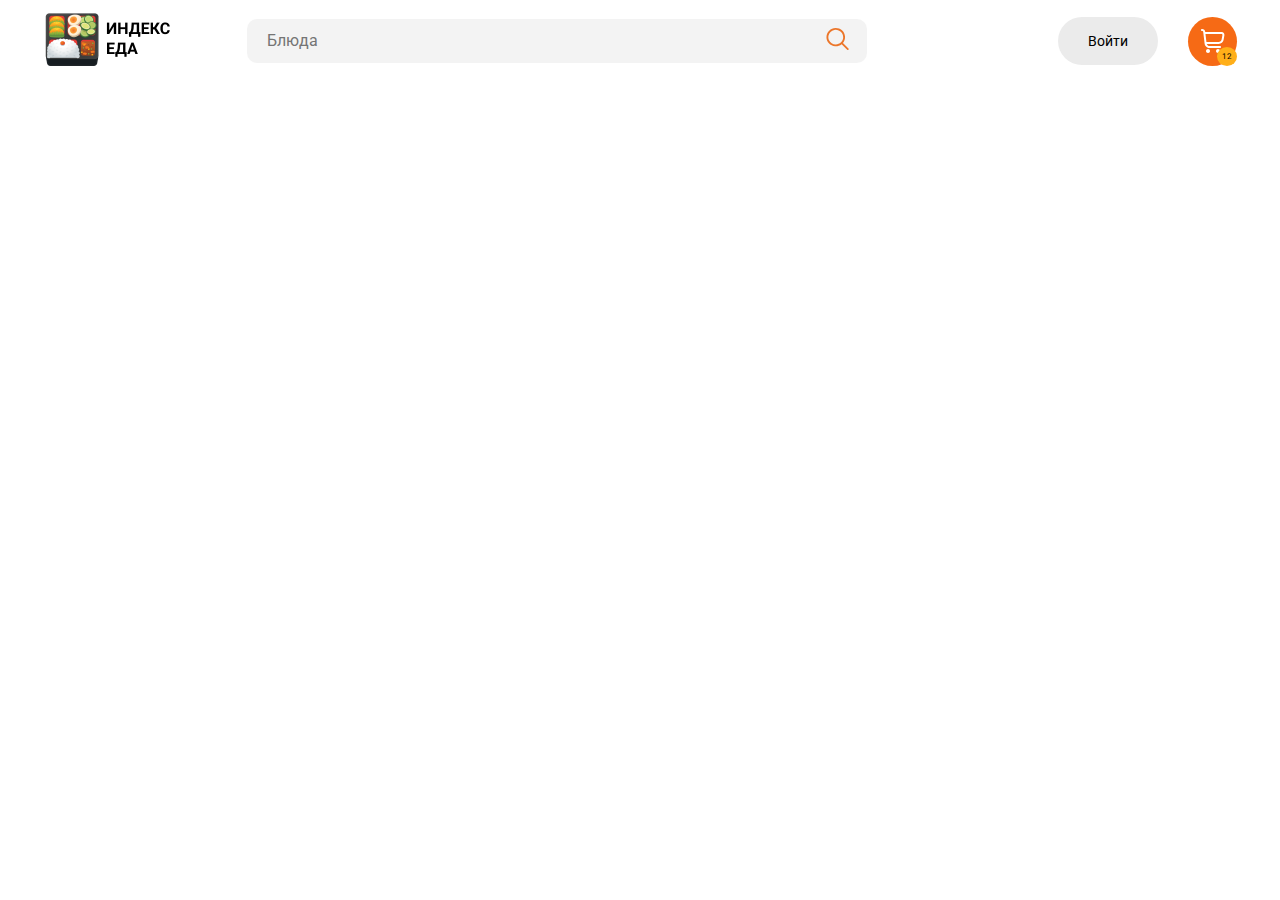
==== index.html @ 13bd7e4f "Add files via upload" ====
<!DOCTYPE html>
<html lang="ru">
<head>
	<meta charset="UTF-8">
	<meta http-equiv="X-UA-Compatible" content="IE=edge">
	<meta name="viewport" content="width=device-width, initial-scale=1.0">
	<title>Индекс еда</title>
	<link rel="preconnect" href="https://fonts.googleapis.com">
	<link rel="preconnect" href="https://fonts.gstatic.com" crossorigin>
	<link href="https://fonts.googleapis.com/css2?family=Roboto:wght@400;500;700&display=swap" rel="stylesheet"> 
	<link rel="stylesheet" href="css/normalize.css">
	<link rel="stylesheet" href="css/style.css">
</head>
<body>
	<header class="header container">
		<a href="/" class="logo">
		<img width="128" src="/img/logo.png" alt="Лого: Индекс еда" class="logo-image">
		</a>
		<form action="#" class="search-form">
			<input class="search-input" type="serch" placeholder="Блюда">
			<button class="search-button">
				<img src="img/search-icon.svg" alt="search-icon" class="search-icon">
			</button>
		</form>
		<div class="auth">
			<a href="" class="login">Войти</a>
		</div>
		<!-- /.auth -->
		<a href="#" class="shopping-cart">
			<svg width="24" height="24" viewBox="0 0 24 24" fill="none" xmlns="http://www.w3.org/2000/svg">
				<g clip-path="url(#clip0_5:2)">
				<path d="M22.713 4.077C22.4317 3.73944 22.0796 3.46795 21.6815 3.28182C21.2835 3.09568 20.8494 2.99946 20.41 3H4.242L4.2 2.649C4.11405 1.91942 3.76338 1.24673 3.21449 0.758478C2.6656 0.270223 1.95663 0.000341793 1.222 0L1 0C0.734784 0 0.48043 0.105357 0.292893 0.292893C0.105357 0.48043 0 0.734784 0 1C0 1.26522 0.105357 1.51957 0.292893 1.70711C0.48043 1.89464 0.734784 2 1 2H1.222C1.46693 2.00003 1.70334 2.08996 1.88637 2.25272C2.06941 2.41547 2.18634 2.63975 2.215 2.883L3.591 14.583C3.73385 15.7998 4.31848 16.9218 5.23391 17.736C6.14934 18.5502 7.33185 19 8.557 19H19C19.2652 19 19.5196 18.8946 19.7071 18.7071C19.8946 18.5196 20 18.2652 20 18C20 17.7348 19.8946 17.4804 19.7071 17.2929C19.5196 17.1054 19.2652 17 19 17H8.557C7.93806 16.9983 7.3348 16.8051 6.82994 16.4471C6.32507 16.089 5.94331 15.5835 5.737 15H17.657C18.8293 15.0001 19.9643 14.5882 20.8638 13.8364C21.7633 13.0846 22.37 12.0407 22.578 10.887L23.363 6.533C23.4414 6.10101 23.4237 5.65707 23.3114 5.23264C23.1991 4.80821 22.9948 4.41368 22.713 4.077ZM21.4 6.178L20.614 10.532C20.4891 11.225 20.1245 11.852 19.5839 12.3032C19.0433 12.7544 18.3612 13.0011 17.657 13H5.419L4.478 5H20.41C20.5569 4.99912 20.7022 5.03062 20.8355 5.09226C20.9689 5.15389 21.087 5.24415 21.1815 5.35661C21.276 5.46907 21.3446 5.60097 21.3824 5.74294C21.4201 5.8849 21.4262 6.03344 21.4 6.178Z" fill="white"/>
				<path d="M7.00012 24.0006C8.10469 24.0006 9.00011 23.1052 9.00011 22.0006C9.00011 20.8961 8.10469 20.0006 7.00012 20.0006C5.89555 20.0006 5.00012 20.8961 5.00012 22.0006C5.00012 23.1052 5.89555 24.0006 7.00012 24.0006Z" fill="white"/>
				<path d="M17 24.0006C18.1046 24.0006 19 23.1052 19 22.0006C19 20.8961 18.1046 20.0006 17 20.0006C15.8954 20.0006 15 20.8961 15 22.0006C15 23.1052 15.8954 24.0006 17 24.0006Z" fill="white"/>
				</g>
				<defs>
				<clipPath id="clip0_5:2">
				<rect width="24" height="24" fill="white"/>
				</clipPath>
				</defs>
			</svg>
			<span class="shopping-counter">12</span>
		</a>
	</header>
</body>
</html>
---- css/style.css ----
* {
	box-sizing: border-box;
}
body{
	font-family: 'Roboto',sans-serif;
}
.container {
	max-width: 1194px;
	margin: auto;
}
.header {
	display: flex;
	align-items: center;
	padding: 10px 0;
}
.search-form {
	margin-left: 76px;
	background: rgba(238, 238, 238, 0.71);
	border-radius: 10px;
	display: flex;
	max-width: 620px;
	flex-grow: 1;
	position: relative;
}
.search-input {
	background-color: transparent;
	border: none;
	width: 100%;
	padding-left: 20px;
	padding-right: 20px;
	padding-top: 13px;
	padding-bottom: 13px;
}
.search-button {
	background-color: transparent;
	border:none;
	position: absolute;
	right: 0;
	top: 0;
	height: 100%;
	padding-right: 18px;
	padding-left: 18px;
	cursor: pointer;
}
.auth {
	margin-left: auto;
}
.login {
	background: #EBEBEB;
	border-radius: 50px;
	padding: 16px 30px;
	display: block;
	text-decoration: none;
	font-size: 14px;
	line-height: 16px;
	color: #000000;
}
.shopping-cart {
	position: relative;
	text-decoration: none;
	width: 49px;
	height: 49px;
	border-radius: 50%;
	background: #F66A15;
	display: flex;
	align-items: center;
	justify-content: center;
	margin-left: 30px;
}
.shopping-counter {
	position: absolute;
	right: 0;
	bottom: 0;
	background: #FFAF19;
	font-size: 8px;
	line-height: 9px;
	color: #000000;
	display: block;
	padding: 5px;
	border-radius:50%;
}
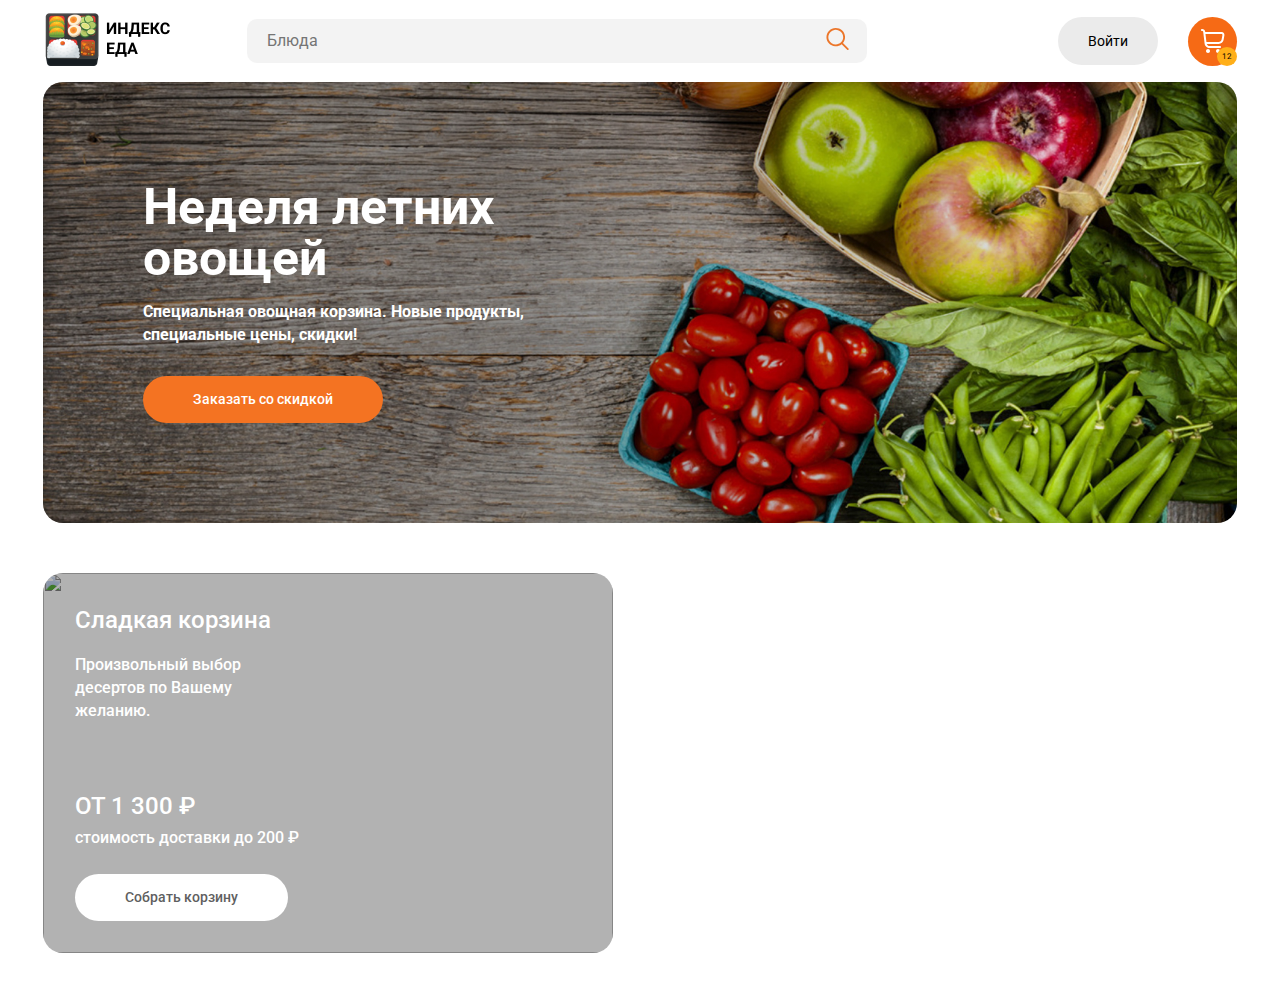
==== commit 70d0576b: "Add files via upload" ====
--- a/index.html
+++ b/index.html
@@ -42,5 +42,38 @@
 			<span class="shopping-counter">12</span>
 		</a>
 	</header>
+	<main class="container">
+		<div class="slider">
+			<div class="slide slide-text-light slide-summer">
+				<div class="slide-content">
+					<h2 class="slide-title">Неделя летних овощей</h2>
+					<p class="slide-text">Специальная овощная корзина. Новые продукты,
+					специальные цены, скидки!</p>
+					<a href="" class="button button-primary">Заказать со скидкой</a>
+				</div>
+				<!-- /.slide-content -->
+			</div>
+			<!-- /.slide -->
+		</div>
+		<!-- /.slider -->
+		<div class="promo">
+			<section class="card card-text-light sweet-basket">
+				<img src="/img/sweet-basket.png" alt="" class="card-image">
+				<div class="card-header">
+					<h3 class="card-title">Сладкая корзина</h3>
+					<p class="card-description">Произвольный выбор
+					десертов по Вашему желанию.</p>
+				</div>
+				<!-- /.card-header -->
+				<div class="card-footer">
+					<strong class="card-price">ОТ 1 300 ₽</strong>
+					<span class="card-delivery">стоимость доставки до 200 ₽</span>
+					<a href="#" class="button button-default">Собрать корзину</a>
+				</div>
+				<!-- /.card-footer -->
+			</section>
+		</div>
+		<!-- /.promo -->
+	</main>
 </body>
 </html>--- a/css/style.css
+++ b/css/style.css
@@ -78,4 +78,132 @@
 	display: block;
 	padding: 5px;
 	border-radius:50%;
+}
+.slide {
+	position: relative;
+	border-radius: 20px;
+	overflow: hidden;
+	min-height: 400px;
+	display: flex;
+	align-items: center;
+	padding: 100px;
+}
+.slide-text-light {
+	background-color: grey;
+	color: #fff;
+}
+.slide-content {
+	position: relative;
+	max-width: 400px;
+}
+.slide-title {
+	margin-top: 0;
+	margin-bottom: 15px;
+	font-size: 50px;
+	line-height: 51px;
+}
+.slide-text {
+	font-weight: bold;
+	font-size: 16px;
+	line-height: 23px;
+	margin-bottom: 30px;
+}
+.button-primary {
+	background: #F47322;
+	color: #fff;
+}
+.button-default {
+	background-color: #fff;
+	color:#5F5F61;
+;
+}
+.button {
+	border-radius: 25px;
+	padding: 12px 50px;
+	display: inline-block;
+	text-decoration: none;
+	font-style: normal;
+	font-weight: 500;
+	font-size: 14px;
+	line-height: 23px;
+}
+.slide-summer {
+	background-image: url("../img/summer.png");
+	background-repeat: no-repeat;
+	background-size: cover;
+}
+.slide::before {
+	content: '';
+	position: absolute;
+	left: 0;
+	right: 0;
+	top: 0;
+	bottom: 0;
+	width: 100%;
+	height: 100%;
+	background:linear-gradient(90deg, rgba(0, 0, 0, 0.43) 40.45%, rgba(0, 0, 0, 0) 100%)
+}
+.promo {
+	padding-top: 50px;
+	padding-bottom: 50px;
+}
+.card {
+	position: relative;
+	border-radius: 20px;
+	overflow: hidden;
+	padding: 32px;
+	max-width: 570px;
+	min-height: 380px;
+	display: flex;
+	flex-direction: column;
+	justify-content: space-between;
+}
+.card::before {
+	z-index: -1;
+	content: '';
+	position: absolute;
+	left: 0;
+	top: 0;
+	width: 100%;
+	height: 100%;
+	background: linear-gradient(0deg, rgba(0, 0, 0, 0.3), rgba(0, 0, 0, 0.3));
+}
+.card-text-light {
+	color: #fff;
+}
+.card-title {
+	font-weight: 500;
+	font-size: 24px;
+	line-height: 23px;
+	margin-top: 4px;
+	margin-bottom: 21px;
+}
+.card-description {
+	font-weight: 500;
+	font-size: 16px;
+	line-height: 23px;
+	max-width: 200px;
+}
+.card-price {
+	display: block;
+	font-weight: 500;
+	font-size: 24px;
+	line-height: 23px;
+	margin-bottom: 8px;
+}
+.card-delivery {
+	display: block;
+	font-weight: 500;
+	font-size: 16px;
+	line-height: 23px;
+	margin-bottom: 25px;
+}
+.card-image {
+	position: absolute;
+	left: 0;
+	top: 0;
+	width: 100%;
+	height: 100%;
+	z-index: -2;
+	object-fit: cover;
 }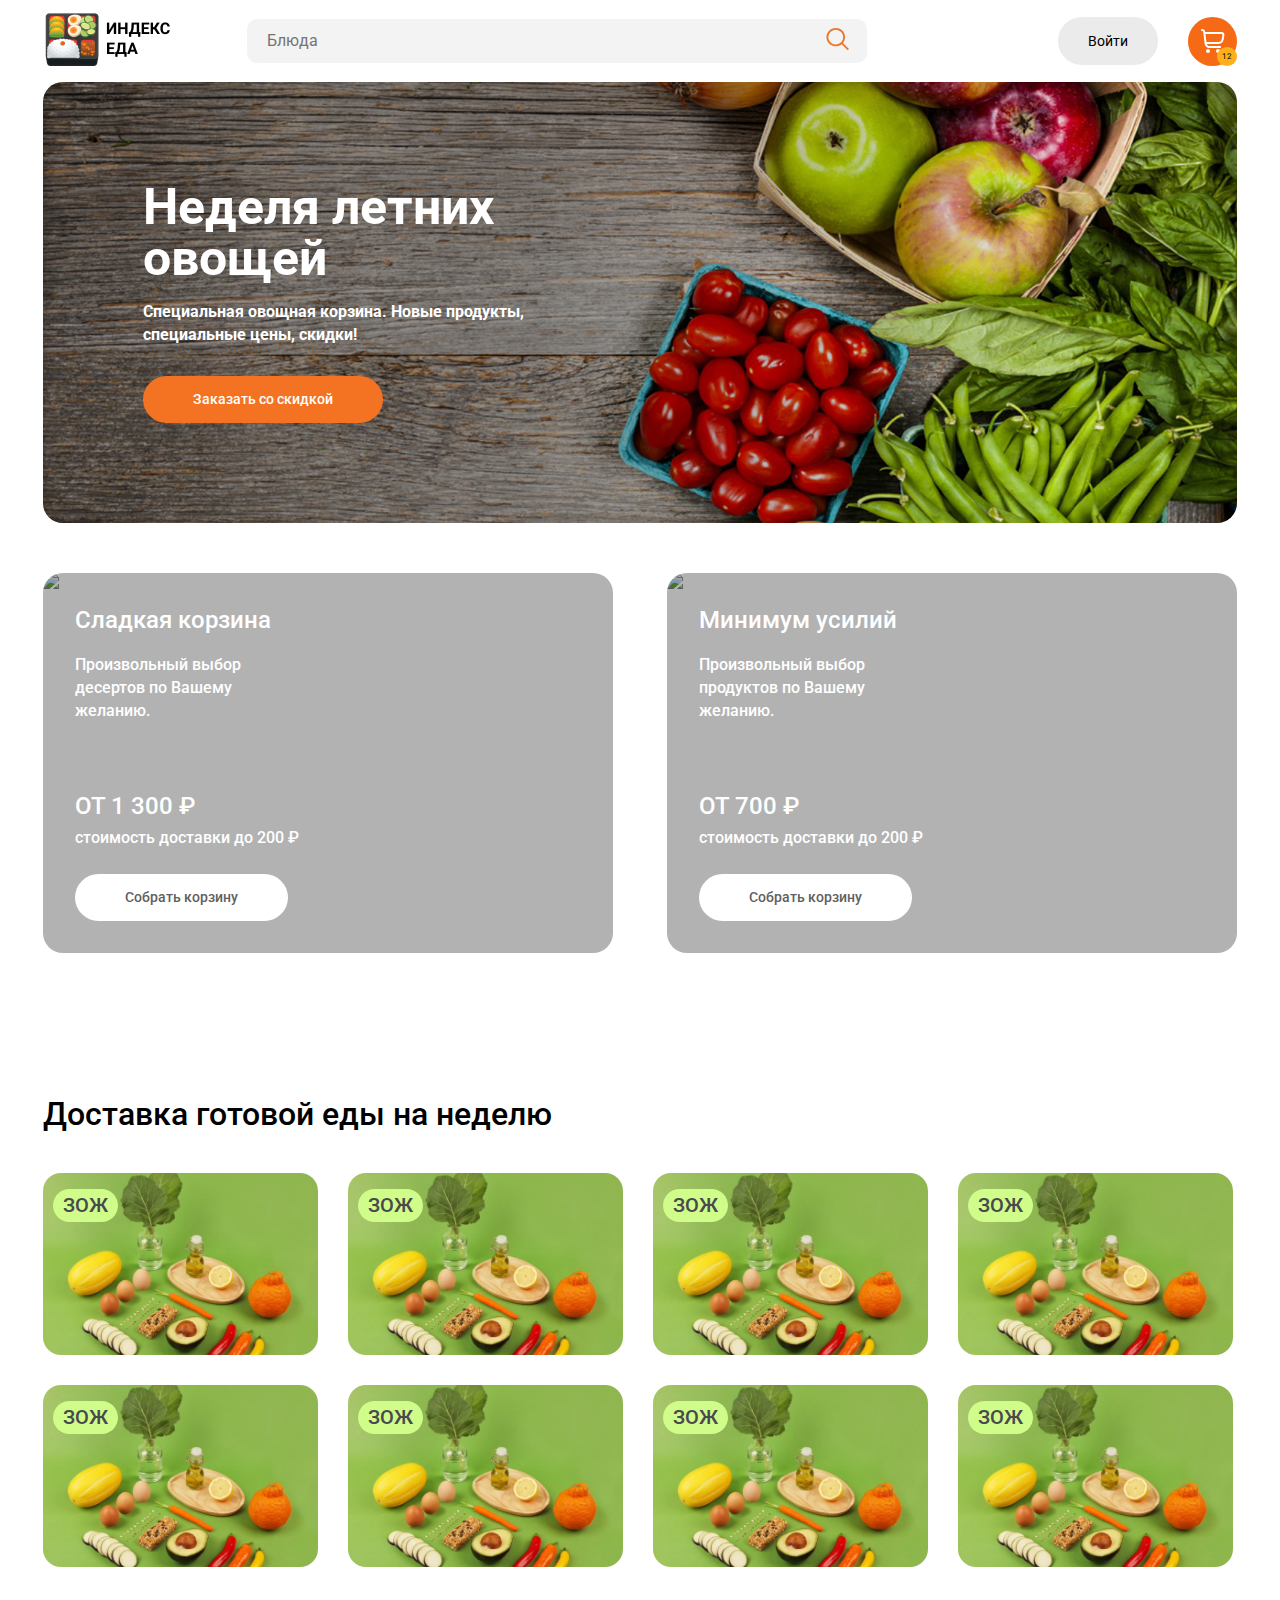
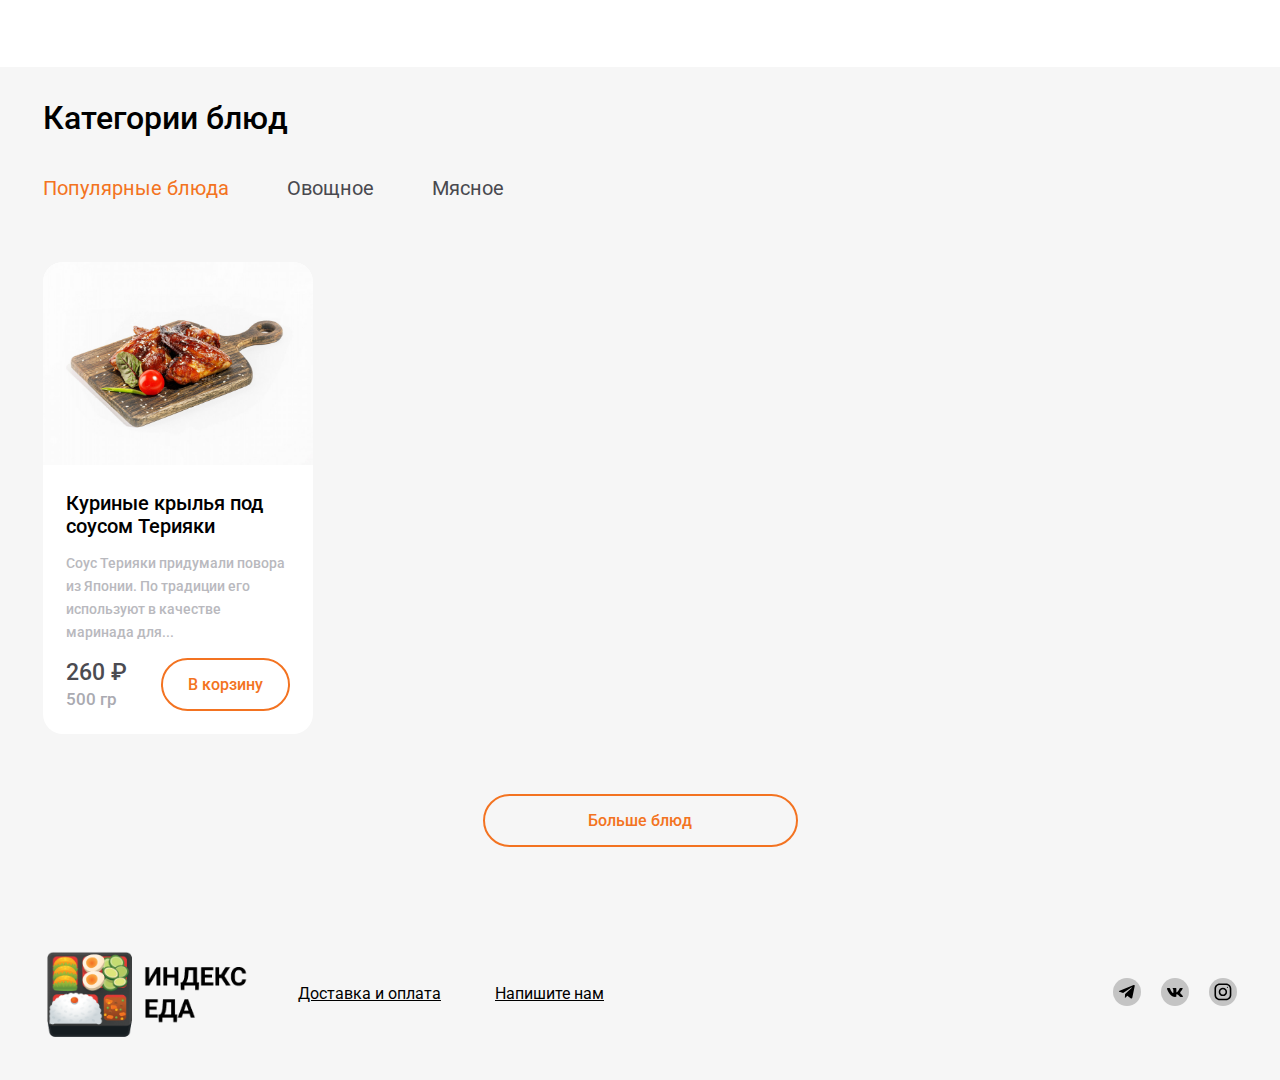
==== commit 1733ff19: "Add files via upload" ====
--- a/index.html
+++ b/index.html
@@ -42,8 +42,8 @@
 			<span class="shopping-counter">12</span>
 		</a>
 	</header>
-	<main class="container">
-		<div class="slider">
+	<main class="main">
+		<div class="slider container">
 			<div class="slide slide-text-light slide-summer">
 				<div class="slide-content">
 					<h2 class="slide-title">Неделя летних овощей</h2>
@@ -56,13 +56,12 @@
 			<!-- /.slide -->
 		</div>
 		<!-- /.slider -->
-		<div class="promo">
+		<div class="container">	<div class="promo">
 			<section class="card card-text-light sweet-basket">
-				<img src="/img/sweet-basket.png" alt="" class="card-image">
+				<img src="/img/sweet-basket.png" alt="Сладкая корзина" class="card-image">
 				<div class="card-header">
 					<h3 class="card-title">Сладкая корзина</h3>
-					<p class="card-description">Произвольный выбор
-					десертов по Вашему желанию.</p>
+					<p class="card-description">Произвольный выбор десертов по Вашему желанию.</p>
 				</div>
 				<!-- /.card-header -->
 				<div class="card-footer">
@@ -72,8 +71,146 @@
 				</div>
 				<!-- /.card-footer -->
 			</section>
-		</div>
-		<!-- /.promo -->
+			<section class="card card-text-light minimum">
+				<img src="/img/minimum.png" alt="Минимум усилий" class="card-image">
+				<div class="card-header">
+					<h3 class="card-title">Минимум усилий</h3>
+					<p class="card-description">Произвольный выбор продуктов по Вашему желанию.</p>
+				</div>
+				<!-- /.card-header -->
+				<div class="card-footer">
+					<strong class="card-price">ОТ 700 ₽</strong>
+					<span class="card-delivery">стоимость доставки до 200 ₽</span>
+					<a href="#" class="button button-default">Собрать корзину</a>
+				</div>
+				<!-- /.card-footer -->
+			</section>
+		</div>
+		<!-- /.promo --></div>
+		<section class="delivery-week container">
+			<h2 class="section-title">Доставка готовой еды на неделю</h2>
+			<div class="delivery-cards">
+				<div class="delivery-card">
+					<img src="img/cards/card-1.png" alt="" class="delivery-image">
+					<span class="delivery-tag tag-healf">ЗОЖ</span>
+				</div>
+				<!-- /.delivery-card -->
+				<div class="delivery-card">
+					<img src="img/cards/card-1.png" alt="" class="delivery-image">
+					<span class="delivery-tag tag-healf">ЗОЖ</span>
+				</div>
+				<!-- /.delivery-card -->
+				<div class="delivery-card">
+					<img src="img/cards/card-1.png" alt="" class="delivery-image">
+					<span class="delivery-tag tag-healf">ЗОЖ</span>
+				</div>
+				<!-- /.delivery-card -->
+				<div class="delivery-card">
+					<img src="img/cards/card-1.png" alt="" class="delivery-image">
+					<span class="delivery-tag tag-healf">ЗОЖ</span>
+				</div>
+				<!-- /.delivery-card -->
+				<div class="delivery-card">
+					<img src="img/cards/card-1.png" alt="" class="delivery-image">
+					<span class="delivery-tag tag-healf">ЗОЖ</span>
+				</div>
+				<!-- /.delivery-card -->
+				<div class="delivery-card">
+					<img src="img/cards/card-1.png" alt="" class="delivery-image">
+					<span class="delivery-tag tag-healf">ЗОЖ</span>
+				</div>
+				<!-- /.delivery-card -->
+				<div class="delivery-card">
+					<img src="img/cards/card-1.png" alt="" class="delivery-image">
+					<span class="delivery-tag tag-healf">ЗОЖ</span>
+				</div>
+				<!-- /.delivery-card -->
+				<div class="delivery-card">
+					<img src="img/cards/card-1.png" alt="" class="delivery-image">
+					<span class="delivery-tag tag-healf">ЗОЖ</span>
+				</div>
+				<!-- /.delivery-card -->
+			</div>
+			<!-- /.delivery-cards -->
+		</section>
+		<section class="section-grey category">
+			<div class="container">
+				<h2 class="section-title">Категории блюд</h2>
+				<ul class="tabs">
+					<li class="tabs-item ">
+						<a href="" class="tabs-link active">Популярные блюда</a>
+					</li>
+						<li class="tabs-item">
+						<a href="" class="tabs-link">Овощное</a>
+					</li>
+						<li class="tabs-item">
+						<a href="" class="tabs-link">Мясное</a>
+					</li>
+				</ul>
+				<!-- /.tabs -->
+				<div class="tabs-content">
+					<div class="tabs-card">
+						<img src="/img/cards/tabs-image.png" alt="" class="tabs-image">
+						<div class="tabs-card-content">
+							<h3 class="tabs-title">Куриные крылья под соусом Терияки</h3>
+							<p class="tabs-description">Соус Терияки придумали повора из Японии. По традиции его используют в качестве маринада для...</p>
+							<div class="tabs-info">
+							<div class="tabs-good">
+								<span class="tabs-price">260 ₽</span>
+								<span class="tabs-weight">500 гр</span>
+							</div>
+							<!-- /.tabs-good -->
+							<button class="button button-outline">В корзину</button>
+						</div>
+						<!-- /.tabs-info -->
+						</div>
+						<!-- /.tabs-card-content -->
+					</div>
+					<!-- /.tabs-card -->
+				</div>
+				<button class="button button-outline button-center">Больше блюд</button>
+			</div>
+			<!-- /.container -->
+		</section>
 	</main>
+	<footer class="footer">
+		<div class="container">
+			<div class="footer-wrapper">
+				<img width="205" src="/img/logo.png" alt="" class="footer-logo">
+				<nav class="footer-nav">
+					<a href="#" class="footer-link">Доставка и оплата</a>
+					<a href="#" class="footer-link">Напишите нам</a>
+				</nav>
+				<div class="social-links">
+					<a href="" class="social-link"><svg width="28" height="28" viewBox="0 0 28 28" fill="none" xmlns="http://www.w3.org/2000/svg">
+					<circle cx="14" cy="14" r="14" fill="#C4C4C4"/>
+					<path d="M12.1102 15.9675L11.8486 19.7514C12.2228 19.7514 12.3849 19.5861 12.5793 19.3875L14.3337 17.6629L17.9692 20.4013C18.636 20.7835 19.1057 20.5822 19.2856 19.7704L21.6719 8.26942L21.6726 8.26874C21.884 7.25499 21.3161 6.85857 20.6665 7.10726L6.63983 12.6307C5.68253 13.0129 5.69703 13.5618 6.47709 13.8105L10.0631 14.9578L18.3929 9.59692C18.7849 9.32993 19.1413 9.47766 18.8481 9.74465L12.1102 15.9675Z" fill="black"/>
+					</svg>
+					</a>
+					<a href="" class="social-link"><svg width="28" height="28" viewBox="0 0 28 28" fill="none" xmlns="http://www.w3.org/2000/svg">
+					<circle cx="14" cy="14" r="14" fill="#C4C4C4"/>
+					<g clip-path="url(#clip0_25:278)">
+					<path d="M19.2771 15.1609C19.0185 14.8459 19.0925 14.7057 19.2771 14.4241C19.2805 14.4209 21.4159 11.5756 21.6359 10.6107L21.6372 10.6101C21.7465 10.2584 21.6372 10 21.1085 10H19.3591C18.9138 10 18.7084 10.2218 18.5984 10.4699C18.5984 10.4699 17.7077 12.5258 16.4477 13.8584C16.041 14.2435 15.853 14.3669 15.631 14.3669C15.5217 14.3669 15.3517 14.2435 15.3517 13.8919V10.6101C15.3517 10.1884 15.227 10 14.8583 10H12.1075C11.8282 10 11.6622 10.1967 11.6622 10.3799C11.6622 10.7798 12.2922 10.8717 12.3576 11.9967V14.4376C12.3576 14.9725 12.2569 15.0709 12.0335 15.0709C11.4389 15.0709 9.99547 13.0066 9.14011 10.6441C8.96744 10.1858 8.79876 10.0006 8.35008 10.0006H6.60002C6.10067 10.0006 6 10.2224 6 10.4706C6 10.909 6.59469 13.0889 8.76543 15.9689C10.2122 17.9348 12.2495 19 14.103 19C15.217 19 15.353 18.7634 15.353 18.3565C15.353 16.4781 15.2523 16.3006 15.8103 16.3006C16.069 16.3006 16.5144 16.4241 17.5544 17.3723C18.7431 18.4966 18.9384 19 19.6038 19H21.3532C21.8519 19 22.1046 18.7634 21.9592 18.2967C21.6265 17.3151 19.3785 15.2959 19.2771 15.1609Z" fill="black"/>
+					</g>
+					<defs>
+					<clipPath id="clip0_25:278">
+					<rect width="16" height="9" fill="white" transform="translate(6 10)"/>
+					</clipPath>
+					</defs>
+					</svg>
+					</a>
+					<a href="" class="social-link"><svg width="28" height="28" viewBox="0 0 28 28" fill="none" xmlns="http://www.w3.org/2000/svg">
+					<circle cx="14" cy="14" r="14" fill="#C4C4C4"/>
+					<path d="M17.0648 5.4668H10.7386C7.82751 5.4668 5.4668 7.82751 5.4668 10.7386V17.0648C5.4668 19.9758 7.82751 22.3365 10.7386 22.3365H17.0648C19.9758 22.3365 22.3365 19.9758 22.3365 17.0648V10.7386C22.3365 7.82751 19.9758 5.4668 17.0648 5.4668ZM20.755 17.0648C20.755 19.0997 19.0997 20.755 17.0648 20.755H10.7386C8.70368 20.755 7.04834 19.0997 7.04834 17.0648V10.7386C7.04834 8.70368 8.70368 7.04834 10.7386 7.04834H17.0648C19.0997 7.04834 20.755 8.70368 20.755 10.7386V17.0648Z" fill="black"/>
+					<path d="M13.9015 9.68408C11.5724 9.68408 9.68408 11.5724 9.68408 13.9015C9.68408 16.2306 11.5724 18.119 13.9015 18.119C16.2306 18.119 18.119 16.2306 18.119 13.9015C18.119 11.5724 16.2306 9.68408 13.9015 9.68408ZM13.9015 16.5374C12.4486 16.5374 11.2656 15.3544 11.2656 13.9015C11.2656 12.4476 12.4486 11.2656 13.9015 11.2656C15.3544 11.2656 16.5374 12.4476 16.5374 13.9015C16.5374 15.3544 15.3544 16.5374 13.9015 16.5374Z" fill="black"/>
+					<path d="M18.4355 9.9301C18.7459 9.9301 18.9975 9.6785 18.9975 9.36813C18.9975 9.05776 18.7459 8.80615 18.4355 8.80615C18.1251 8.80615 17.8735 9.05776 17.8735 9.36813C17.8735 9.6785 18.1251 9.9301 18.4355 9.9301Z" fill="black"/>
+					</svg>
+					</a>
+				</div>
+				<!-- /.social-links -->
+			</div>
+		</div>
+		<!-- /.container -->
+	</footer>
 </body>
 </html>--- a/css/style.css
+++ b/css/style.css
@@ -146,8 +146,13 @@
 .promo {
 	padding-top: 50px;
 	padding-bottom: 50px;
+	display: flex;
+	justify-content: space-between;
+	margin: -20px;
 }
 .card {
+	flex: 50%;
+	margin: 20px;
 	position: relative;
 	border-radius: 20px;
 	overflow: hidden;
@@ -206,4 +211,161 @@
 	height: 100%;
 	z-index: -2;
 	object-fit: cover;
+}
+.section-title {
+	font-weight: 500;
+	font-size: 32px;
+	line-height: 23px;
+	margin-top: 0;
+	margin-bottom: 47px;
+}
+.delivery-week {
+	padding: 100px 0;
+}
+.delivery-cards {
+	display: flex;
+	flex-wrap: wrap;
+	margin: -15px;
+}
+.delivery-card {
+	margin: 15px;
+	position: relative;
+	width: 275px;
+	height: 182px;
+	border-radius:18px;
+	overflow: hidden;
+}
+.delivery-image {
+	width: 100%;
+	height: 100%;
+	object-fit: cover;
+}
+.delivery-tag {
+	position: absolute;
+	left: 10px;
+	top: 16px;
+	border-radius: 30px;
+	font-weight: 500;
+	font-size: 20px;
+	line-height: 23px;
+	color: #49494F;
+	padding: 5px 10px;
+}
+.tag-healf {
+	background: #D0FD89;
+}
+
+
+.section-grey {
+	background:#f6f6f6;
+}
+.category {
+	padding-top: 40px;
+	padding-bottom: 60px;
+}
+.tabs {
+	display: flex;
+	margin: 0;
+	margin-bottom: 62px;
+	padding: 0;
+	list-style: none;
+}
+.tabs-link {
+	font-size: 20px;
+	line-height: 23px;
+	text-decoration: none;
+	color: #49494F;
+	margin-right: 58px;
+}
+.tabs-link.active {
+	color: #F37321;
+}
+.tabs-card {
+	max-width: 270px;
+	border-radius:20px;
+	overflow: hidden;
+	background-color:#fff;
+}
+.tabs-image {
+	max-width: 100%;
+}
+.tabs-card-content {
+	padding: 23px;
+}
+.tabs-title {
+	margin-top: 0;
+	margin-bottom: 13px;
+	font-weight: 500;
+	font-size: 20px;
+	line-height: 23px;
+}
+.tabs-description {
+	font-weight: 500;
+	font-size: 14px;
+	line-height: 23px;
+	color: #B9B9BE;
+}
+.tabs-info {
+	display: flex;
+	align-items: center;
+	justify-content: space-between;
+}
+.tabs-price {
+	font-weight: 500;
+	font-size: 23px;
+	line-height: 23px;
+	color: #4B4B51;
+	display: block;
+	margin-bottom: 5px;
+}
+.tabs-weight {
+	font-weight: 500;
+	font-size: 17px;
+	line-height: 20px;
+	color: #AAAAB1;
+}
+.button-outline {
+	cursor: pointer;
+	background-color: transparent;
+	padding: 15px 25px;
+	border: 2px solid #F37321;
+	box-sizing: border-box;
+	border-radius: 33px;
+	font-weight: 500;
+	font-size: 16px;
+	line-height: 19px;
+	color: #F37321;
+}
+.button-center {
+	display: block;
+	margin: auto;
+	margin-top: 60px;
+	width: 315px;
+}
+
+.footer {
+	background: #F6F6F6;
+	padding: 40px 0;
+}
+.footer-wrapper {
+	display: flex;
+	align-items: center;
+}
+.footer-logo {
+	margin-right: 50px;
+}
+.footer-link {
+	font-size: 16px;
+	line-height: 23px;
+	color: #000000;
+	margin-right: 50px;
+}
+.social-links {
+	margin-left: auto;
+	display: flex;
+	align-items: center;
+}
+.social-link {
+	margin-left: 20px;
+	text-decoration: none;
 }